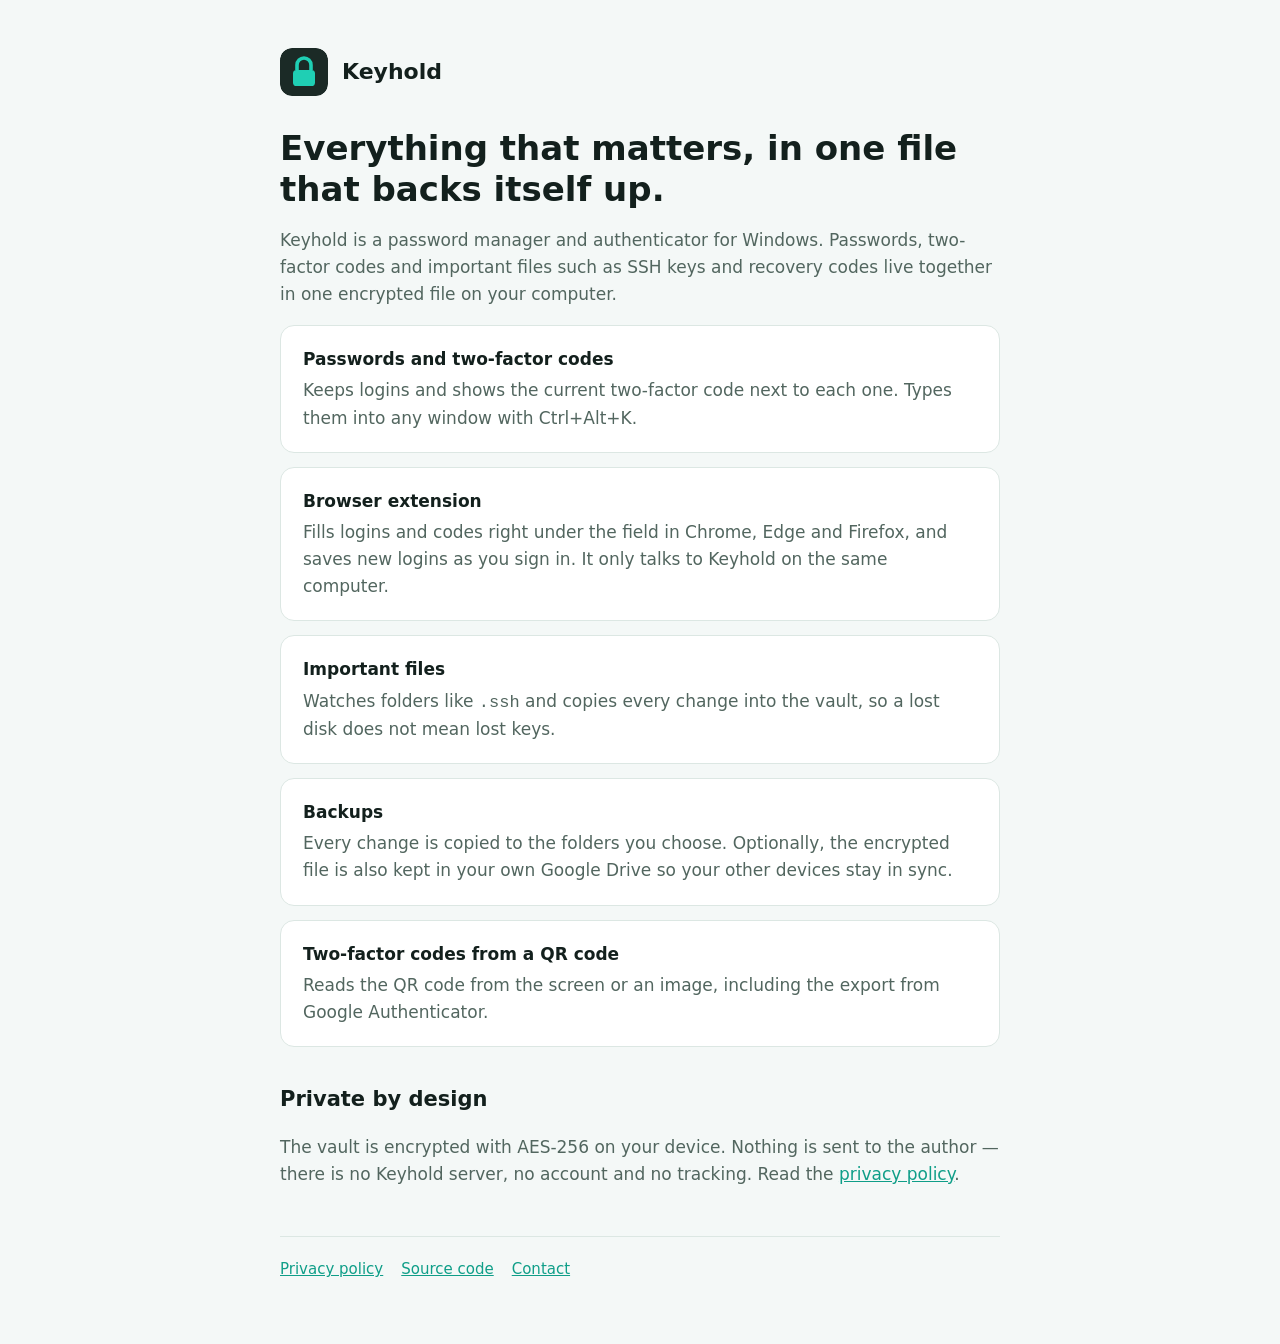
==== keyhold/index.html @ e82abc74 "Keyhold homepage and privacy policy" ====
<!doctype html>
<html lang="en">
<head>
<meta charset="utf-8">
<meta name="viewport" content="width=device-width, initial-scale=1">
<title>Keyhold</title>
<meta name="description" content="Keyhold keeps your passwords, two-factor codes and important files in one encrypted file that backs itself up.">
<link rel="icon" href="icon.svg">
<link rel="stylesheet" href="/style.css">
</head>
<body>
<main>
<header><img src="icon.svg" alt=""><a href="./">Keyhold</a></header>

<h1>Everything that matters, in one file that backs itself up.</h1>
<p>Keyhold is a password manager and authenticator for Windows. Passwords, two-factor codes and important files such as SSH keys and recovery codes live together in one encrypted file on your computer.</p>

<div class="card"><h3>Passwords and two-factor codes</h3><p>Keeps logins and shows the current two-factor code next to each one. Types them into any window with Ctrl+Alt+K.</p></div>
<div class="card"><h3>Browser extension</h3><p>Fills logins and codes right under the field in Chrome, Edge and Firefox, and saves new logins as you sign in. It only talks to Keyhold on the same computer.</p></div>
<div class="card"><h3>Important files</h3><p>Watches folders like <code>.ssh</code> and copies every change into the vault, so a lost disk does not mean lost keys.</p></div>
<div class="card"><h3>Backups</h3><p>Every change is copied to the folders you choose. Optionally, the encrypted file is also kept in your own Google Drive so your other devices stay in sync.</p></div>
<div class="card"><h3>Two-factor codes from a QR code</h3><p>Reads the QR code from the screen or an image, including the export from Google Authenticator.</p></div>

<h2>Private by design</h2>
<p>The vault is encrypted with AES-256 on your device. Nothing is sent to the author — there is no Keyhold server, no account and no tracking. Read the <a href="privacy.html">privacy policy</a>.</p>

<footer><a href="privacy.html">Privacy policy</a><a href="https://github.com/Galusz/keyhold">Source code</a><a href="https://github.com/Galusz/keyhold/issues">Contact</a></footer>
</main>
</body>
</html>
---- style.css ----
:root { --bg: #F4F8F7; --fg: #13201D; --muted: #52665F; --accent: #0F9E88; --card: #FFFFFF; --line: #DCE7E3; }
@media (prefers-color-scheme: dark) {
  :root { --bg: #0E1715; --fg: #E6F2EE; --muted: #9AB3AB; --accent: #1FCFB4; --card: #16211E; --line: #243632; }
}
* { box-sizing: border-box; }
body { margin: 0; background: var(--bg); color: var(--fg); font: 17px/1.6 system-ui, -apple-system, "Segoe UI", sans-serif; }
main { max-width: 760px; margin: 0 auto; padding: 48px 20px 64px; }
header { display: flex; align-items: center; gap: 14px; margin-bottom: 32px; }
header img { width: 48px; height: 48px; border-radius: 12px; }
header a { color: inherit; text-decoration: none; font-weight: 700; font-size: 22px; }
h1 { font-size: 34px; line-height: 1.2; margin: 0 0 12px; }
h2 { font-size: 21px; margin: 36px 0 8px; }
p, li { color: var(--muted); }
strong { color: var(--fg); }
a { color: var(--accent); }
ul { padding-left: 22px; }
.card { background: var(--card); border: 1px solid var(--line); border-radius: 14px; padding: 20px 22px; margin: 14px 0; }
.card h3 { margin: 0 0 4px; font-size: 17px; }
.card p { margin: 0; }
footer { margin-top: 48px; padding-top: 20px; border-top: 1px solid var(--line); font-size: 15px; color: var(--muted); }
footer a { margin-right: 18px; }
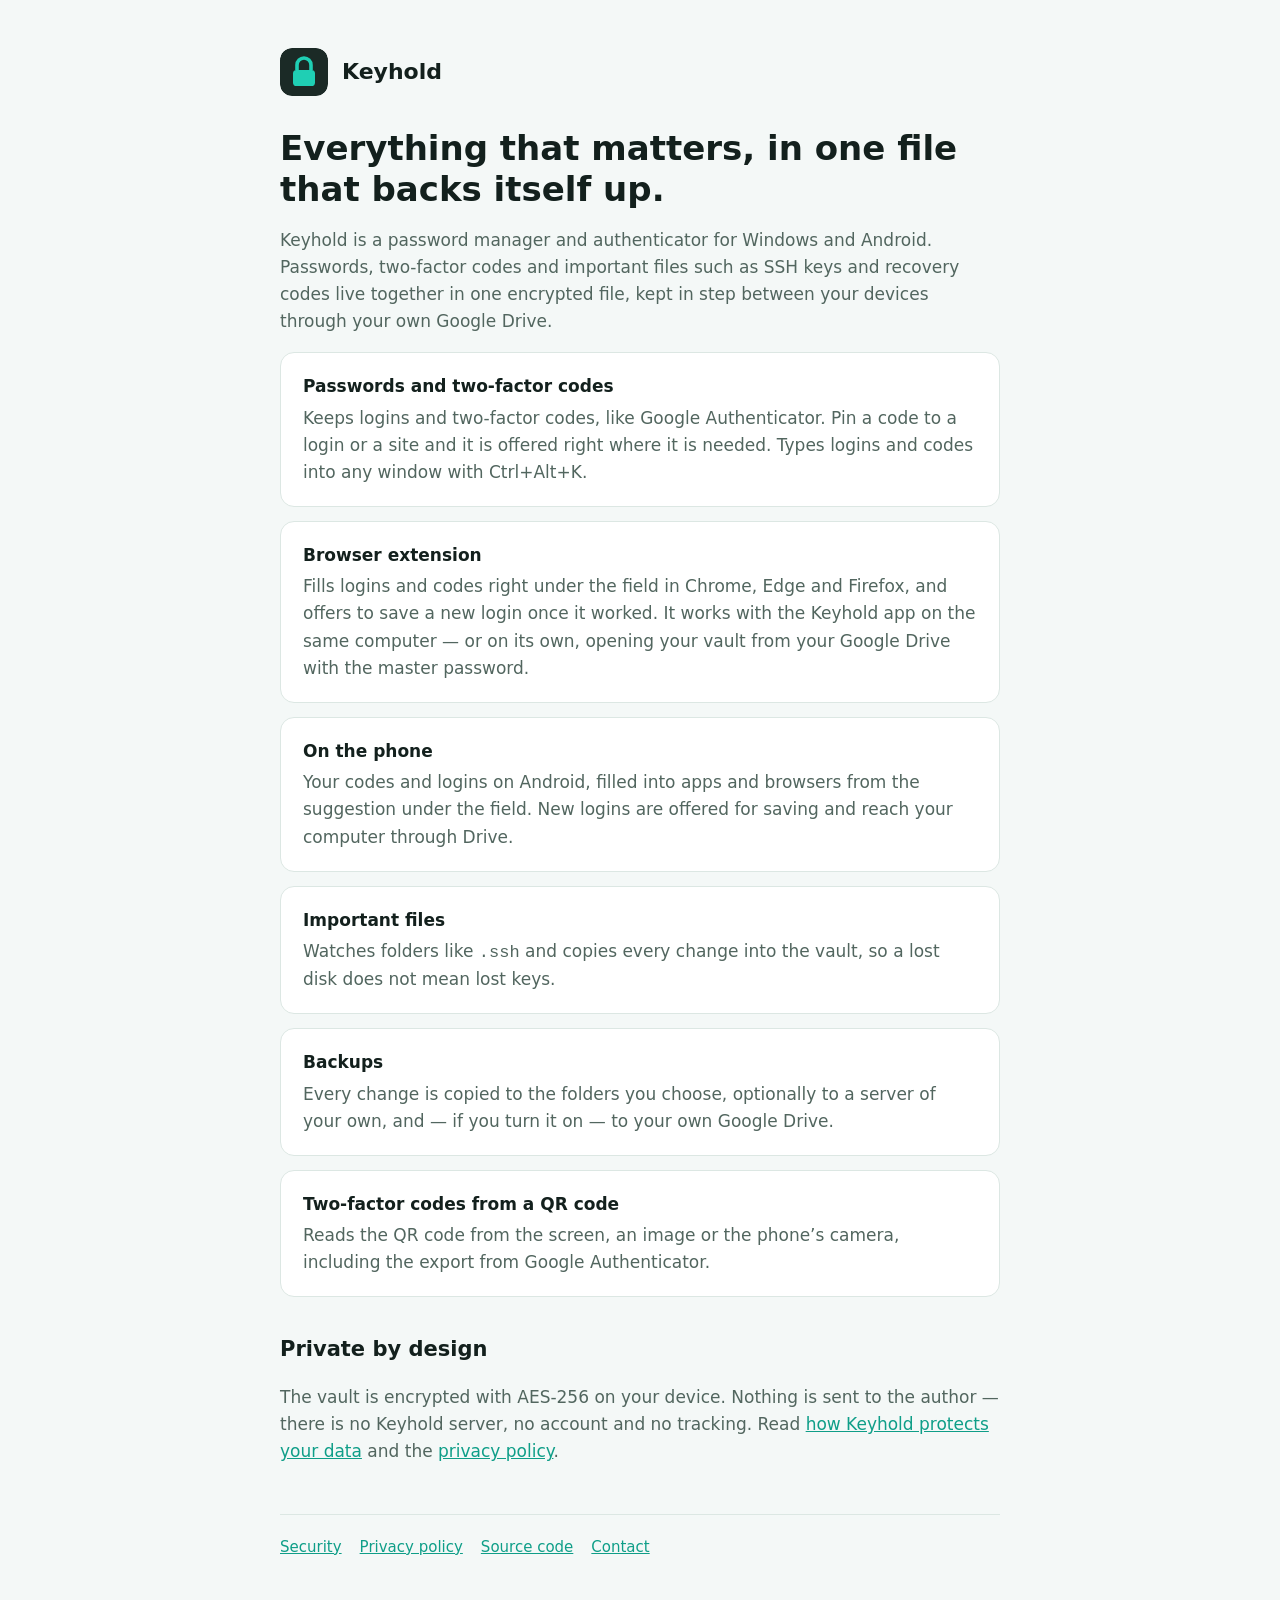
==== commit 95f20b9b: "Keyhold: Android and the extension without the app; security page; privacy policy for icons, autofil" ====
--- a/keyhold/index.html
+++ b/keyhold/index.html
@@ -4,7 +4,7 @@
 <meta charset="utf-8">
 <meta name="viewport" content="width=device-width, initial-scale=1">
 <title>Keyhold</title>
-<meta name="description" content="Keyhold keeps your passwords, two-factor codes and important files in one encrypted file that backs itself up.">
+<meta name="description" content="Keyhold keeps your passwords, two-factor codes and important files in one encrypted file that backs itself up — on Windows, Android and in the browser.">
 <link rel="icon" href="icon.svg">
 <link rel="stylesheet" href="/style.css">
 </head>
@@ -13,18 +13,19 @@
 <header><img src="icon.svg" alt=""><a href="./">Keyhold</a></header>
 
 <h1>Everything that matters, in one file that backs itself up.</h1>
-<p>Keyhold is a password manager and authenticator for Windows. Passwords, two-factor codes and important files such as SSH keys and recovery codes live together in one encrypted file on your computer.</p>
+<p>Keyhold is a password manager and authenticator for Windows and Android. Passwords, two-factor codes and important files such as SSH keys and recovery codes live together in one encrypted file, kept in step between your devices through your own Google Drive.</p>
 
-<div class="card"><h3>Passwords and two-factor codes</h3><p>Keeps logins and shows the current two-factor code next to each one. Types them into any window with Ctrl+Alt+K.</p></div>
-<div class="card"><h3>Browser extension</h3><p>Fills logins and codes right under the field in Chrome, Edge and Firefox, and saves new logins as you sign in. It only talks to Keyhold on the same computer.</p></div>
+<div class="card"><h3>Passwords and two-factor codes</h3><p>Keeps logins and two-factor codes, like Google Authenticator. Pin a code to a login or a site and it is offered right where it is needed. Types logins and codes into any window with Ctrl+Alt+K.</p></div>
+<div class="card"><h3>Browser extension</h3><p>Fills logins and codes right under the field in Chrome, Edge and Firefox, and offers to save a new login once it worked. It works with the Keyhold app on the same computer — or on its own, opening your vault from your Google Drive with the master password.</p></div>
+<div class="card"><h3>On the phone</h3><p>Your codes and logins on Android, filled into apps and browsers from the suggestion under the field. New logins are offered for saving and reach your computer through Drive.</p></div>
 <div class="card"><h3>Important files</h3><p>Watches folders like <code>.ssh</code> and copies every change into the vault, so a lost disk does not mean lost keys.</p></div>
-<div class="card"><h3>Backups</h3><p>Every change is copied to the folders you choose. Optionally, the encrypted file is also kept in your own Google Drive so your other devices stay in sync.</p></div>
-<div class="card"><h3>Two-factor codes from a QR code</h3><p>Reads the QR code from the screen or an image, including the export from Google Authenticator.</p></div>
+<div class="card"><h3>Backups</h3><p>Every change is copied to the folders you choose, optionally to a server of your own, and — if you turn it on — to your own Google Drive.</p></div>
+<div class="card"><h3>Two-factor codes from a QR code</h3><p>Reads the QR code from the screen, an image or the phone’s camera, including the export from Google Authenticator.</p></div>
 
 <h2>Private by design</h2>
-<p>The vault is encrypted with AES-256 on your device. Nothing is sent to the author — there is no Keyhold server, no account and no tracking. Read the <a href="privacy.html">privacy policy</a>.</p>
+<p>The vault is encrypted with AES-256 on your device. Nothing is sent to the author — there is no Keyhold server, no account and no tracking. Read <a href="security.html">how Keyhold protects your data</a> and the <a href="privacy.html">privacy policy</a>.</p>
 
-<footer><a href="privacy.html">Privacy policy</a><a href="https://github.com/Galusz/keyhold">Source code</a><a href="https://github.com/Galusz/keyhold/issues">Contact</a></footer>
+<footer><a href="security.html">Security</a><a href="privacy.html">Privacy policy</a><a href="https://github.com/Galusz/keyhold">Source code</a><a href="https://github.com/Galusz/keyhold/issues">Contact</a></footer>
 </main>
 </body>
 </html>
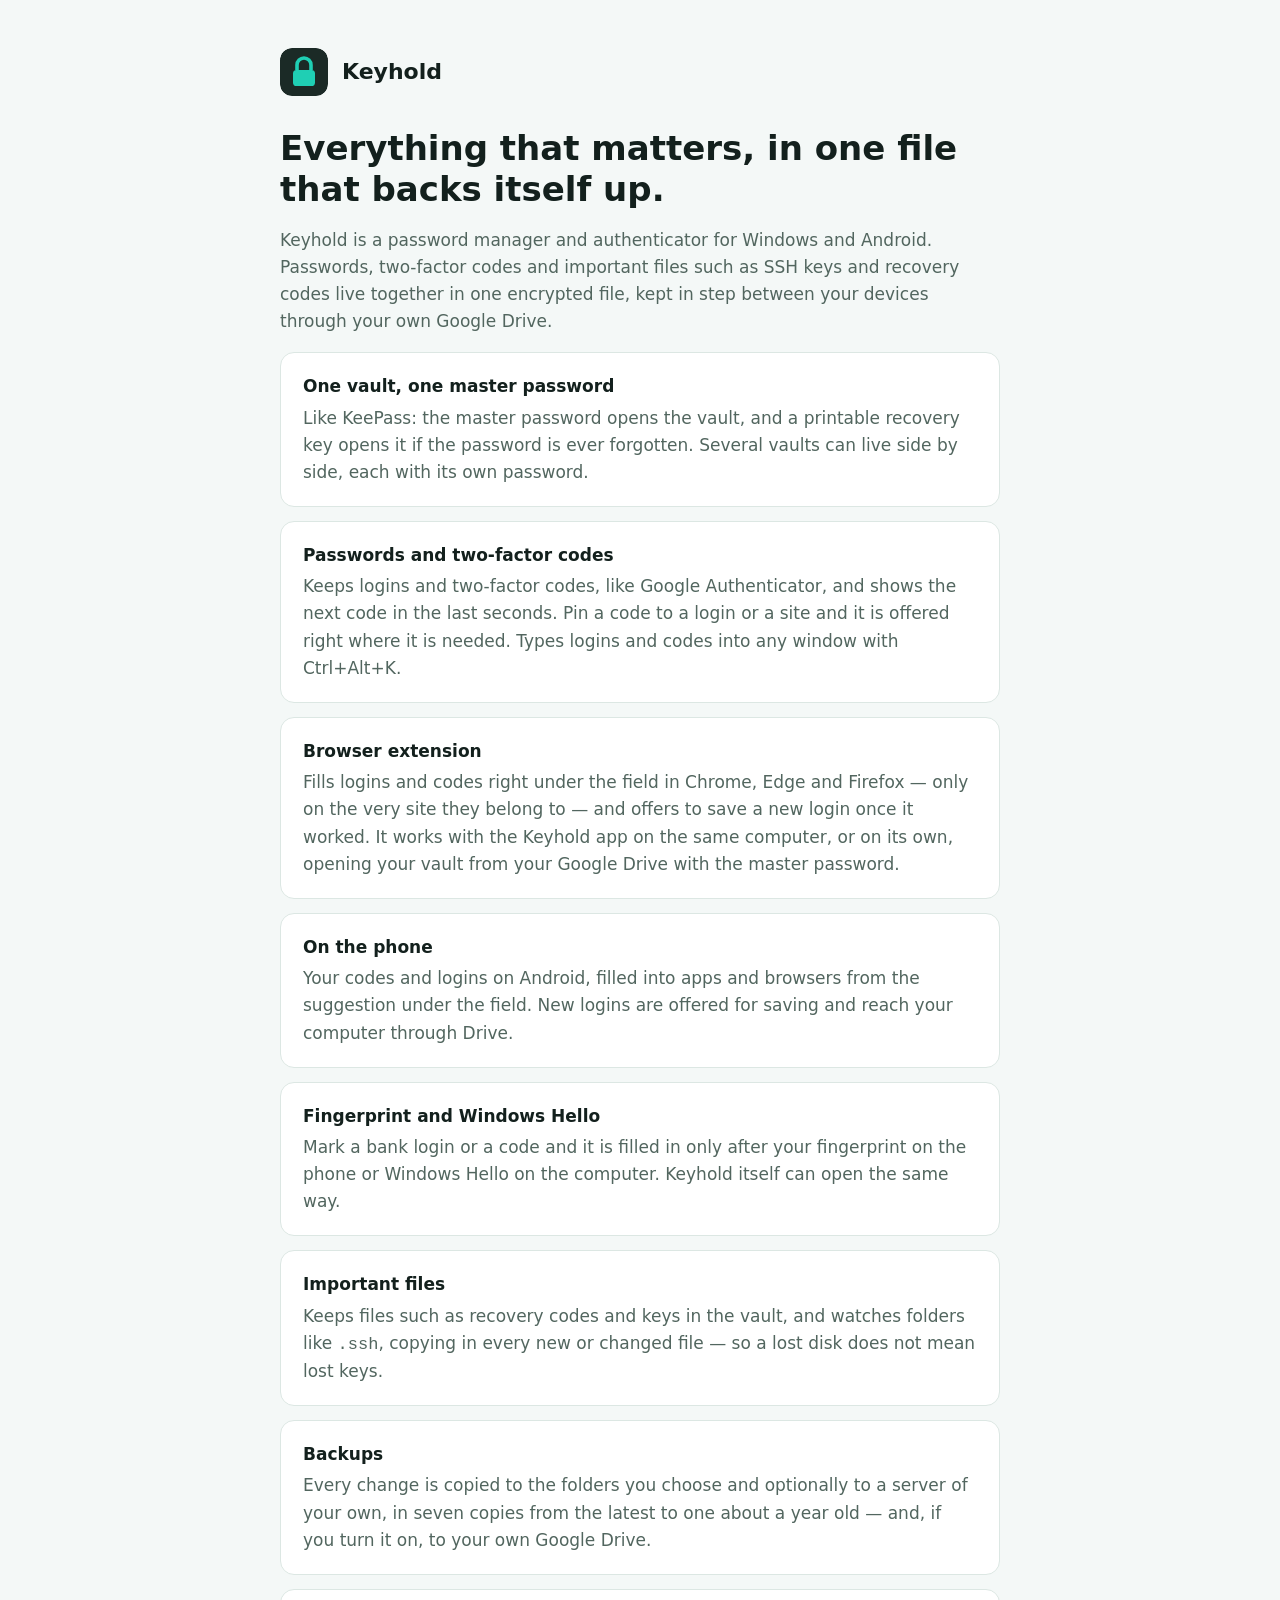
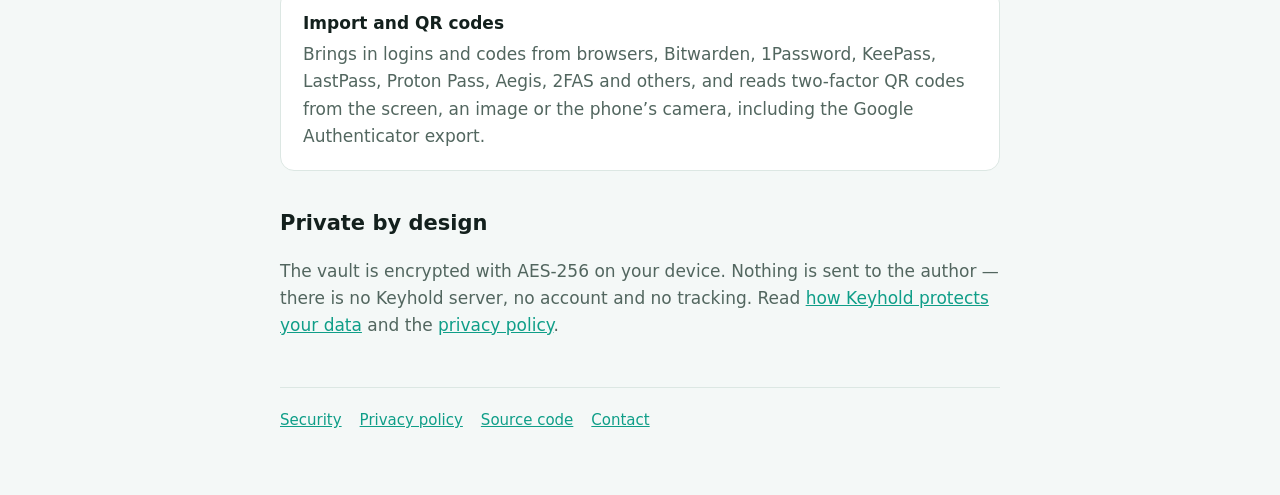
==== commit abc6784b: "Keyhold: master password and recovery key, fingerprint and Windows Hello, import, seven backup copie" ====
--- a/keyhold/index.html
+++ b/keyhold/index.html
@@ -15,12 +15,14 @@
 <h1>Everything that matters, in one file that backs itself up.</h1>
 <p>Keyhold is a password manager and authenticator for Windows and Android. Passwords, two-factor codes and important files such as SSH keys and recovery codes live together in one encrypted file, kept in step between your devices through your own Google Drive.</p>
 
-<div class="card"><h3>Passwords and two-factor codes</h3><p>Keeps logins and two-factor codes, like Google Authenticator. Pin a code to a login or a site and it is offered right where it is needed. Types logins and codes into any window with Ctrl+Alt+K.</p></div>
-<div class="card"><h3>Browser extension</h3><p>Fills logins and codes right under the field in Chrome, Edge and Firefox, and offers to save a new login once it worked. It works with the Keyhold app on the same computer — or on its own, opening your vault from your Google Drive with the master password.</p></div>
+<div class="card"><h3>One vault, one master password</h3><p>Like KeePass: the master password opens the vault, and a printable recovery key opens it if the password is ever forgotten. Several vaults can live side by side, each with its own password.</p></div>
+<div class="card"><h3>Passwords and two-factor codes</h3><p>Keeps logins and two-factor codes, like Google Authenticator, and shows the next code in the last seconds. Pin a code to a login or a site and it is offered right where it is needed. Types logins and codes into any window with Ctrl+Alt+K.</p></div>
+<div class="card"><h3>Browser extension</h3><p>Fills logins and codes right under the field in Chrome, Edge and Firefox — only on the very site they belong to — and offers to save a new login once it worked. It works with the Keyhold app on the same computer, or on its own, opening your vault from your Google Drive with the master password.</p></div>
 <div class="card"><h3>On the phone</h3><p>Your codes and logins on Android, filled into apps and browsers from the suggestion under the field. New logins are offered for saving and reach your computer through Drive.</p></div>
-<div class="card"><h3>Important files</h3><p>Watches folders like <code>.ssh</code> and copies every change into the vault, so a lost disk does not mean lost keys.</p></div>
-<div class="card"><h3>Backups</h3><p>Every change is copied to the folders you choose, optionally to a server of your own, and — if you turn it on — to your own Google Drive.</p></div>
-<div class="card"><h3>Two-factor codes from a QR code</h3><p>Reads the QR code from the screen, an image or the phone’s camera, including the export from Google Authenticator.</p></div>
+<div class="card"><h3>Fingerprint and Windows Hello</h3><p>Mark a bank login or a code and it is filled in only after your fingerprint on the phone or Windows Hello on the computer. Keyhold itself can open the same way.</p></div>
+<div class="card"><h3>Important files</h3><p>Keeps files such as recovery codes and keys in the vault, and watches folders like <code>.ssh</code>, copying in every new or changed file — so a lost disk does not mean lost keys.</p></div>
+<div class="card"><h3>Backups</h3><p>Every change is copied to the folders you choose and optionally to a server of your own, in seven copies from the latest to one about a year old — and, if you turn it on, to your own Google Drive.</p></div>
+<div class="card"><h3>Import and QR codes</h3><p>Brings in logins and codes from browsers, Bitwarden, 1Password, KeePass, LastPass, Proton Pass, Aegis, 2FAS and others, and reads two-factor QR codes from the screen, an image or the phone’s camera, including the Google Authenticator export.</p></div>
 
 <h2>Private by design</h2>
 <p>The vault is encrypted with AES-256 on your device. Nothing is sent to the author — there is no Keyhold server, no account and no tracking. Read <a href="security.html">how Keyhold protects your data</a> and the <a href="privacy.html">privacy policy</a>.</p>
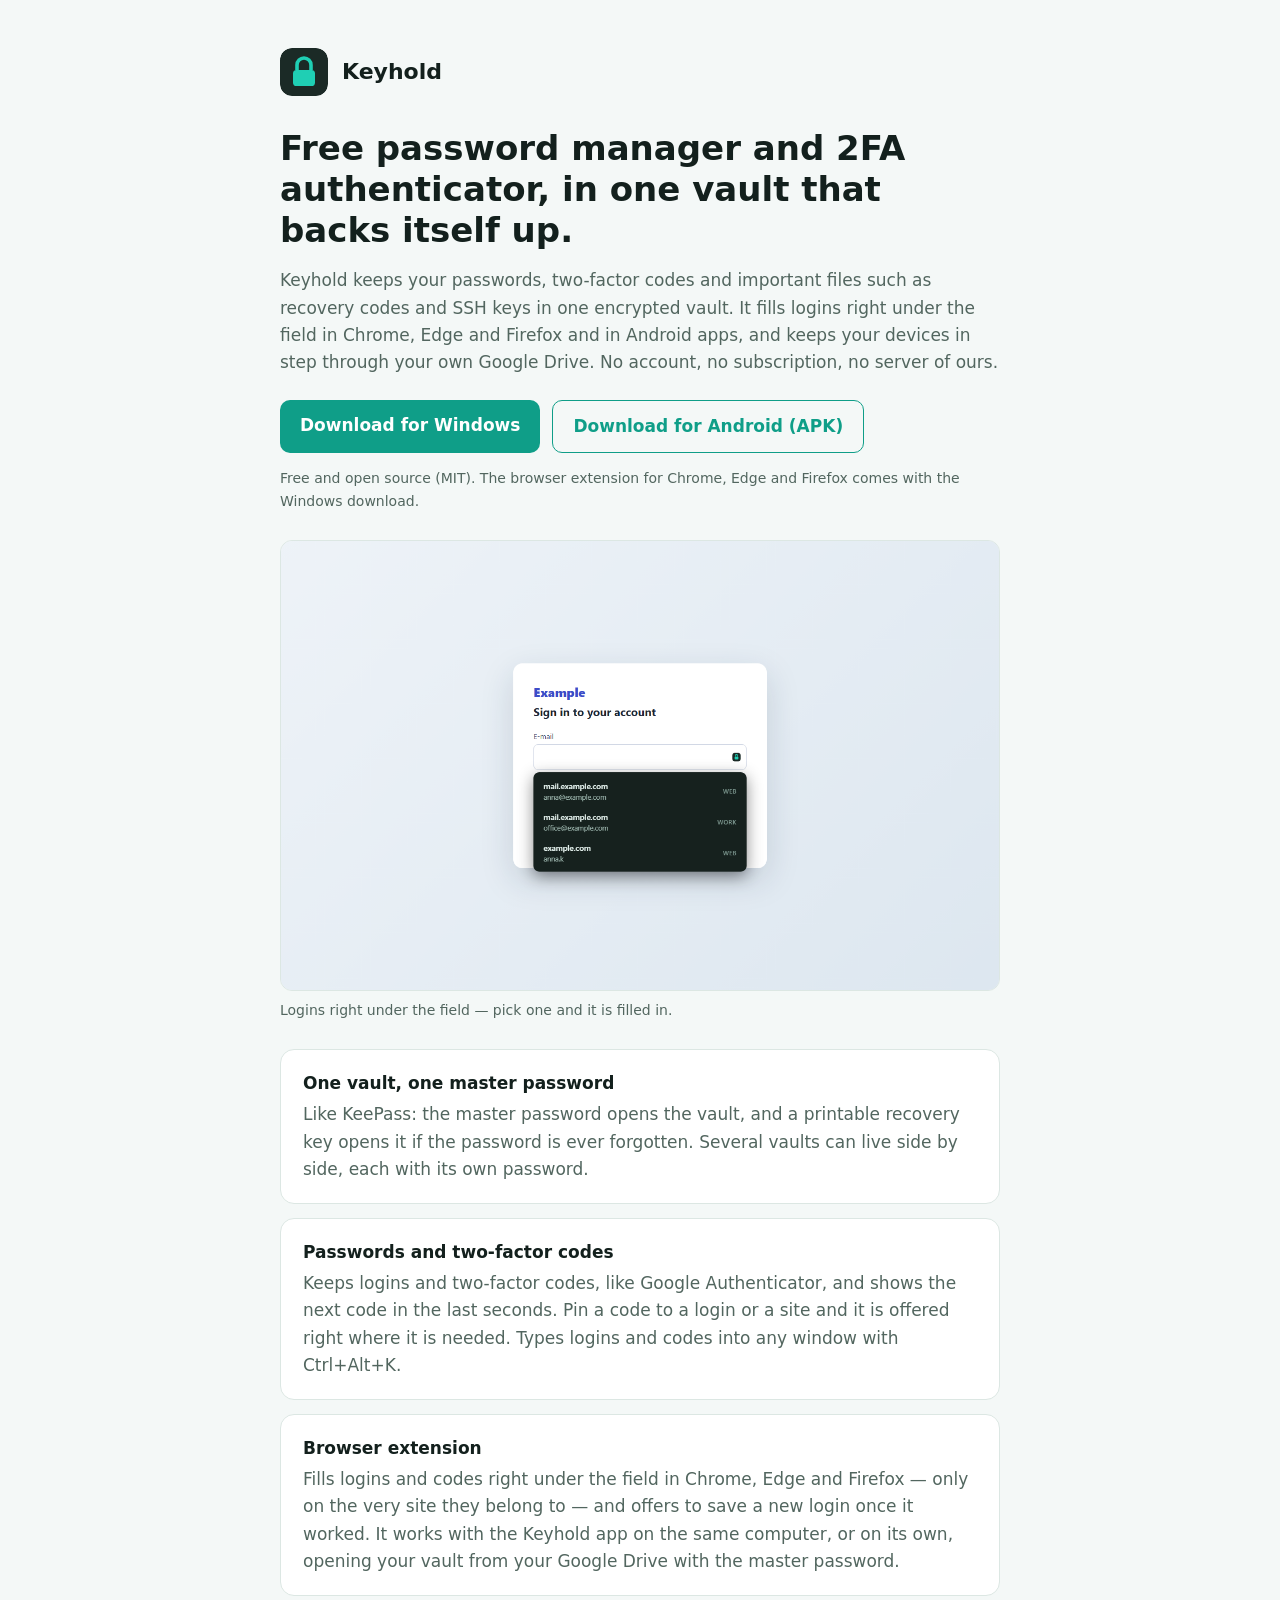
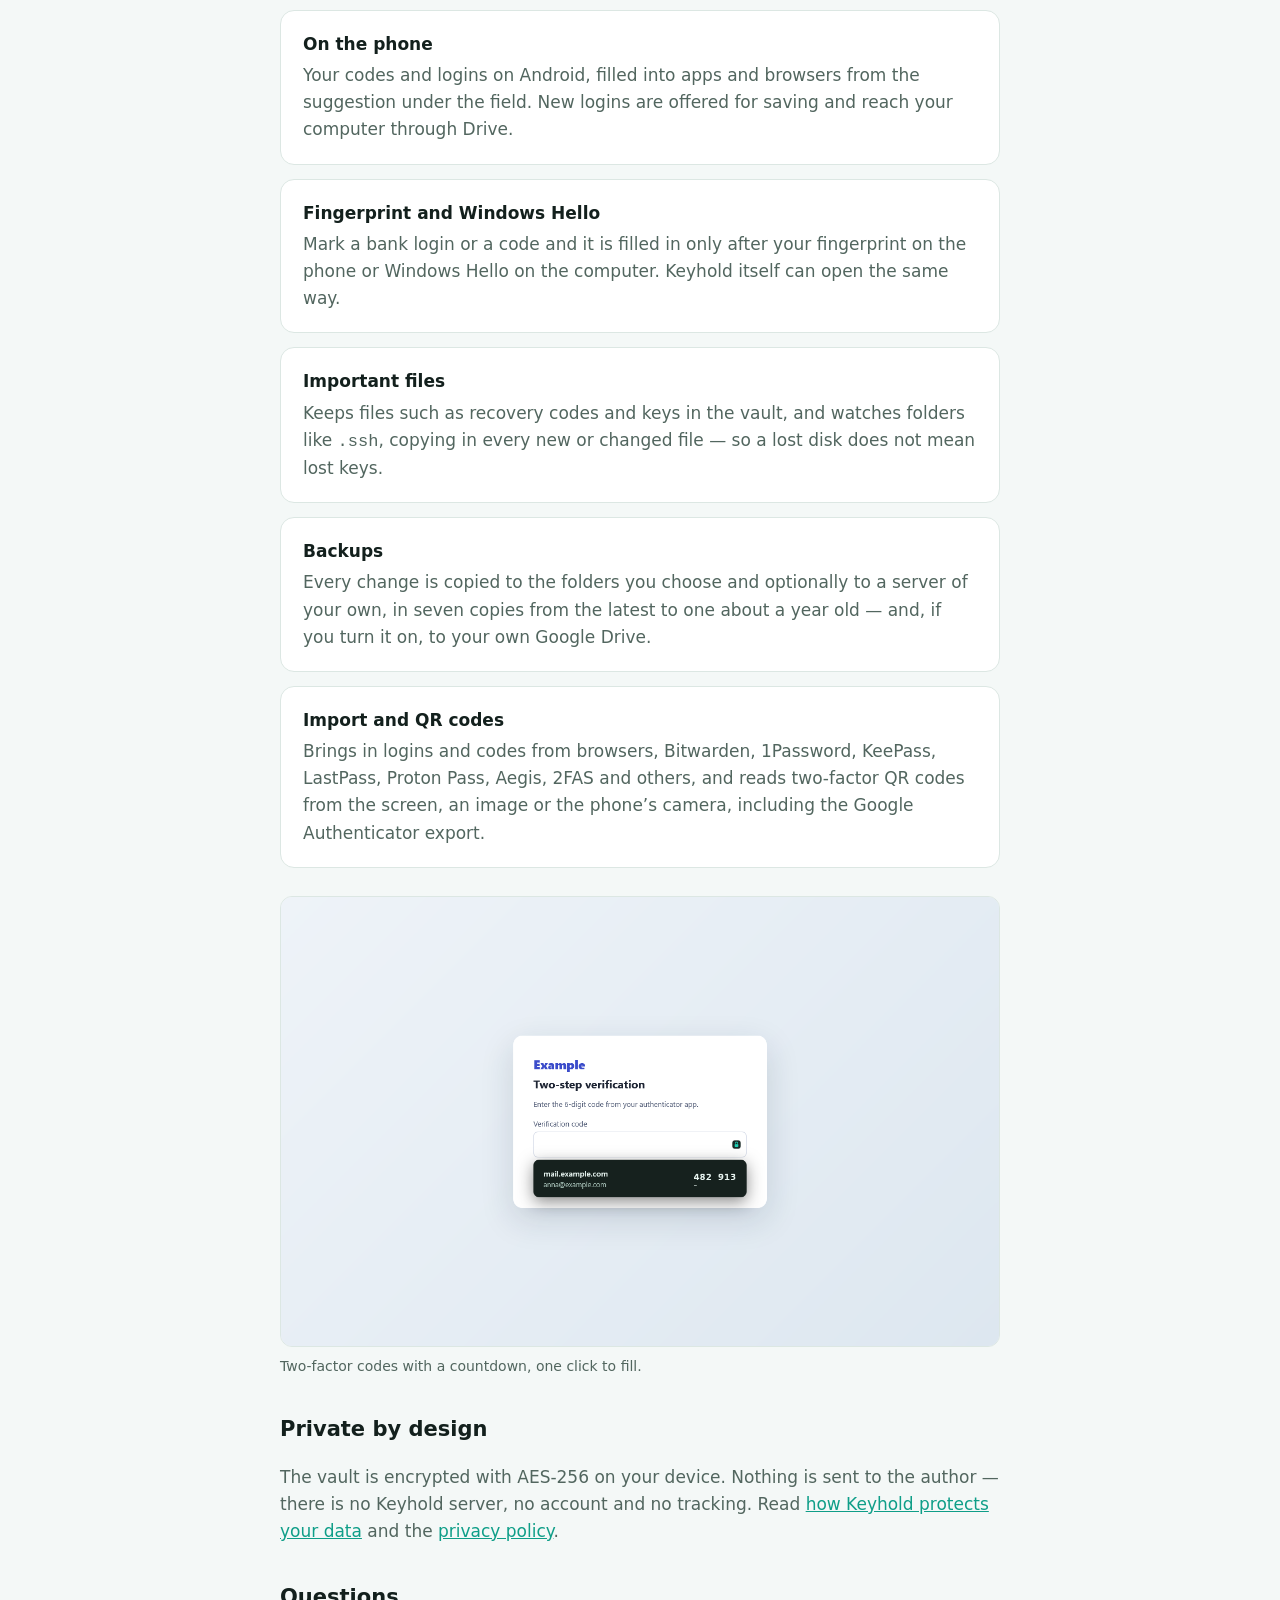
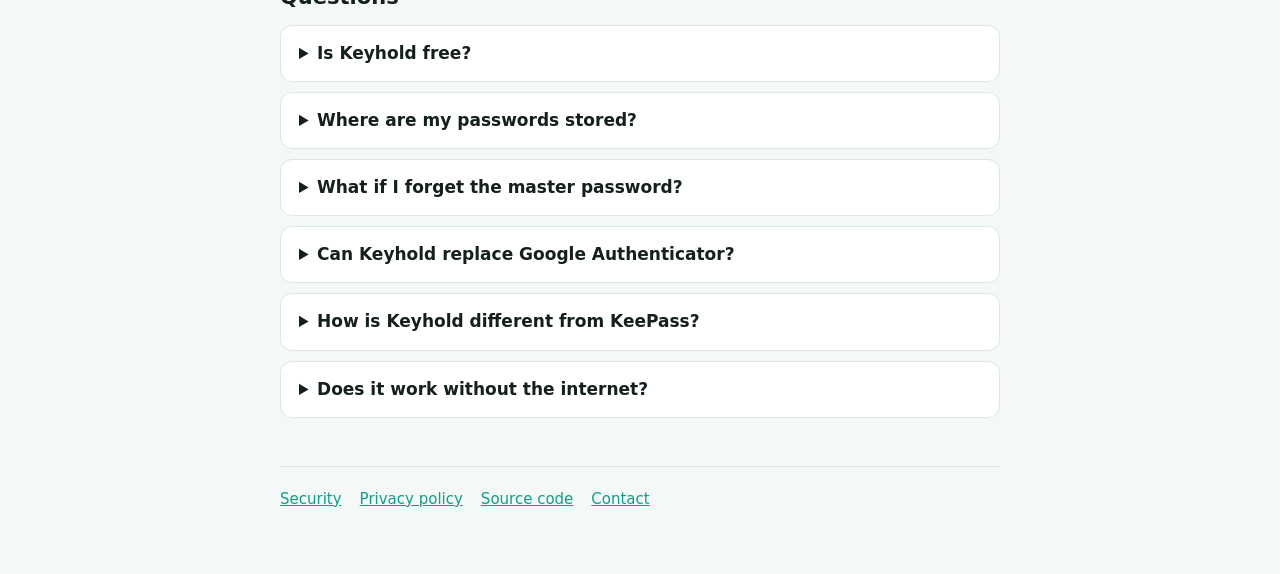
==== commit 181989d4: "Keyhold: SEO titles, link previews, structured data, downloads, screenshots, FAQ, sitemap" ====
--- a/keyhold/index.html
+++ b/keyhold/index.html
@@ -3,17 +3,68 @@
 <head>
 <meta charset="utf-8">
 <meta name="viewport" content="width=device-width, initial-scale=1">
-<title>Keyhold</title>
-<meta name="description" content="Keyhold keeps your passwords, two-factor codes and important files in one encrypted file that backs itself up — on Windows, Android and in the browser.">
+<title>Keyhold — free password manager and 2FA authenticator for Windows, Android and your browser</title>
+<meta name="description" content="Keyhold is a free, open-source password manager and two-factor authenticator in one encrypted vault. Fills logins in Chrome, Edge and Firefox, works on Windows and Android, backs itself up — no account, no cloud of ours.">
+<link rel="canonical" href="https://galusz.github.io/keyhold/">
 <link rel="icon" href="icon.svg">
 <link rel="stylesheet" href="/style.css">
+<meta property="og:type" content="website">
+<meta property="og:site_name" content="Keyhold">
+<meta property="og:title" content="Keyhold — free password manager and 2FA authenticator">
+<meta property="og:description" content="Passwords, two-factor codes and important files in one encrypted vault that backs itself up. Windows, Android, Chrome, Edge and Firefox. No account, no server.">
+<meta property="og:url" content="https://galusz.github.io/keyhold/">
+<meta property="og:image" content="https://galusz.github.io/keyhold/og.png">
+<meta property="og:image:width" content="1200">
+<meta property="og:image:height" content="630">
+<meta name="twitter:card" content="summary_large_image">
+<meta name="twitter:image" content="https://galusz.github.io/keyhold/og.png">
+<script type="application/ld+json">
+{
+  "@context": "https://schema.org",
+  "@type": "SoftwareApplication",
+  "name": "Keyhold",
+  "applicationCategory": "SecurityApplication",
+  "operatingSystem": "Windows 10, Windows 11, Android",
+  "softwareVersion": "1.2.0",
+  "description": "Free, open-source password manager and two-factor authenticator in one encrypted vault, with a browser extension for Chrome, Edge and Firefox.",
+  "url": "https://galusz.github.io/keyhold/",
+  "downloadUrl": "https://github.com/Galusz/keyhold/releases/latest",
+  "image": "https://galusz.github.io/keyhold/og.png",
+  "screenshot": "https://galusz.github.io/keyhold/screenshot-login.png",
+  "license": "https://opensource.org/licenses/MIT",
+  "offers": { "@type": "Offer", "price": "0", "priceCurrency": "USD" },
+  "author": { "@type": "Person", "name": "Wojciech Gałuszewski", "url": "https://github.com/Galusz" }
+}
+</script>
+<script type="application/ld+json">
+{
+  "@context": "https://schema.org",
+  "@type": "FAQPage",
+  "mainEntity": [
+    { "@type": "Question", "name": "Is Keyhold free?", "acceptedAnswer": { "@type": "Answer", "text": "Yes. Keyhold is free and open source under the MIT license, with no subscription, no ads and no account." } },
+    { "@type": "Question", "name": "Where are my passwords stored?", "acceptedAnswer": { "@type": "Answer", "text": "In one encrypted file on your own devices, and — if you turn it on — in your own Google Drive, already encrypted. There is no Keyhold server; nobody but you can open the vault." } },
+    { "@type": "Question", "name": "What if I forget the master password?", "acceptedAnswer": { "@type": "Answer", "text": "Keyhold prints a recovery sheet when you make the vault. Its recovery key opens the vault and lets you choose a new master password." } },
+    { "@type": "Question", "name": "Can Keyhold replace Google Authenticator?", "acceptedAnswer": { "@type": "Answer", "text": "Yes. It keeps two-factor codes (TOTP) on the phone and the computer, reads QR codes including the Google Authenticator export, and imports from Aegis, 2FAS, andOTP and FreeOTP+." } },
+    { "@type": "Question", "name": "How is Keyhold different from KeePass?", "acceptedAnswer": { "@type": "Answer", "text": "Same idea — one vault, one master password, no cloud of ours — plus built-in two-factor codes, filling in the browser and in Android apps, and automatic backups. It imports KeePass files." } },
+    { "@type": "Question", "name": "Does it work without the internet?", "acceptedAnswer": { "@type": "Answer", "text": "Yes. The vault lives on your device and works offline; backups go to folders you choose or your own server. Google Drive sync is optional." } }
+  ]
+}
+</script>
 </head>
 <body>
 <main>
 <header><img src="icon.svg" alt=""><a href="./">Keyhold</a></header>
 
-<h1>Everything that matters, in one file that backs itself up.</h1>
-<p>Keyhold is a password manager and authenticator for Windows and Android. Passwords, two-factor codes and important files such as SSH keys and recovery codes live together in one encrypted file, kept in step between your devices through your own Google Drive.</p>
+<h1>Free password manager and 2FA authenticator, in one vault that backs itself up.</h1>
+<p>Keyhold keeps your passwords, two-factor codes and important files such as recovery codes and SSH keys in one encrypted vault. It fills logins right under the field in Chrome, Edge and Firefox and in Android apps, and keeps your devices in step through your own Google Drive. No account, no subscription, no server of ours.</p>
+
+<div class="buttons">
+<a class="btn" href="https://github.com/Galusz/keyhold/releases/latest">Download for Windows</a>
+<a class="btn secondary" href="https://github.com/Galusz/keyhold/releases/latest">Download for Android (APK)</a>
+</div>
+<p class="small">Free and open source (MIT). The browser extension for Chrome, Edge and Firefox comes with the Windows download.</p>
+
+<figure class="shot"><img src="screenshot-login.png" width="1280" height="800" alt="Keyhold's list of logins right under a sign-in field in the browser"><figcaption>Logins right under the field — pick one and it is filled in.</figcaption></figure>
 
 <div class="card"><h3>One vault, one master password</h3><p>Like KeePass: the master password opens the vault, and a printable recovery key opens it if the password is ever forgotten. Several vaults can live side by side, each with its own password.</p></div>
 <div class="card"><h3>Passwords and two-factor codes</h3><p>Keeps logins and two-factor codes, like Google Authenticator, and shows the next code in the last seconds. Pin a code to a login or a site and it is offered right where it is needed. Types logins and codes into any window with Ctrl+Alt+K.</p></div>
@@ -24,8 +75,18 @@
 <div class="card"><h3>Backups</h3><p>Every change is copied to the folders you choose and optionally to a server of your own, in seven copies from the latest to one about a year old — and, if you turn it on, to your own Google Drive.</p></div>
 <div class="card"><h3>Import and QR codes</h3><p>Brings in logins and codes from browsers, Bitwarden, 1Password, KeePass, LastPass, Proton Pass, Aegis, 2FAS and others, and reads two-factor QR codes from the screen, an image or the phone’s camera, including the Google Authenticator export.</p></div>
 
+<figure class="shot"><img src="screenshot-code.png" width="1280" height="800" alt="A two-factor code with its countdown offered under a code field" loading="lazy"><figcaption>Two-factor codes with a countdown, one click to fill.</figcaption></figure>
+
 <h2>Private by design</h2>
 <p>The vault is encrypted with AES-256 on your device. Nothing is sent to the author — there is no Keyhold server, no account and no tracking. Read <a href="security.html">how Keyhold protects your data</a> and the <a href="privacy.html">privacy policy</a>.</p>
+
+<h2>Questions</h2>
+<details><summary>Is Keyhold free?</summary><p>Yes. Keyhold is free and open source under the MIT license, with no subscription, no ads and no account.</p></details>
+<details><summary>Where are my passwords stored?</summary><p>In one encrypted file on your own devices, and — if you turn it on — in your own Google Drive, already encrypted. There is no Keyhold server; nobody but you can open the vault.</p></details>
+<details><summary>What if I forget the master password?</summary><p>Keyhold prints a recovery sheet when you make the vault. Its recovery key opens the vault and lets you choose a new master password.</p></details>
+<details><summary>Can Keyhold replace Google Authenticator?</summary><p>Yes. It keeps two-factor codes (TOTP) on the phone and the computer, reads QR codes including the Google Authenticator export, and imports from Aegis, 2FAS, andOTP and FreeOTP+.</p></details>
+<details><summary>How is Keyhold different from KeePass?</summary><p>Same idea — one vault, one master password, no cloud of ours — plus built-in two-factor codes, filling in the browser and in Android apps, and automatic backups. It imports KeePass files.</p></details>
+<details><summary>Does it work without the internet?</summary><p>Yes. The vault lives on your device and works offline; backups go to folders you choose or your own server. Google Drive sync is optional.</p></details>
 
 <footer><a href="security.html">Security</a><a href="privacy.html">Privacy policy</a><a href="https://github.com/Galusz/keyhold">Source code</a><a href="https://github.com/Galusz/keyhold/issues">Contact</a></footer>
 </main>
--- a/style.css
+++ b/style.css
@@ -19,3 +19,13 @@
 .card p { margin: 0; }
 footer { margin-top: 48px; padding-top: 20px; border-top: 1px solid var(--line); font-size: 15px; color: var(--muted); }
 footer a { margin-right: 18px; }
+.buttons { display: flex; flex-wrap: wrap; gap: 12px; margin: 24px 0 8px; }
+.btn { display: inline-block; background: var(--accent); color: #fff; font-weight: 600; text-decoration: none; padding: 12px 20px; border-radius: 10px; }
+.btn.secondary { background: transparent; color: var(--accent); border: 1.5px solid var(--accent); }
+.small { font-size: 14px; }
+.shot { margin: 28px 0; }
+.shot img { width: 100%; height: auto; border-radius: 12px; border: 1px solid var(--line); display: block; }
+.shot figcaption { font-size: 14px; color: var(--muted); margin-top: 8px; }
+details { background: var(--card); border: 1px solid var(--line); border-radius: 12px; padding: 14px 18px; margin: 10px 0; }
+details summary { cursor: pointer; font-weight: 600; color: var(--fg); }
+details p { margin: 10px 0 0; }
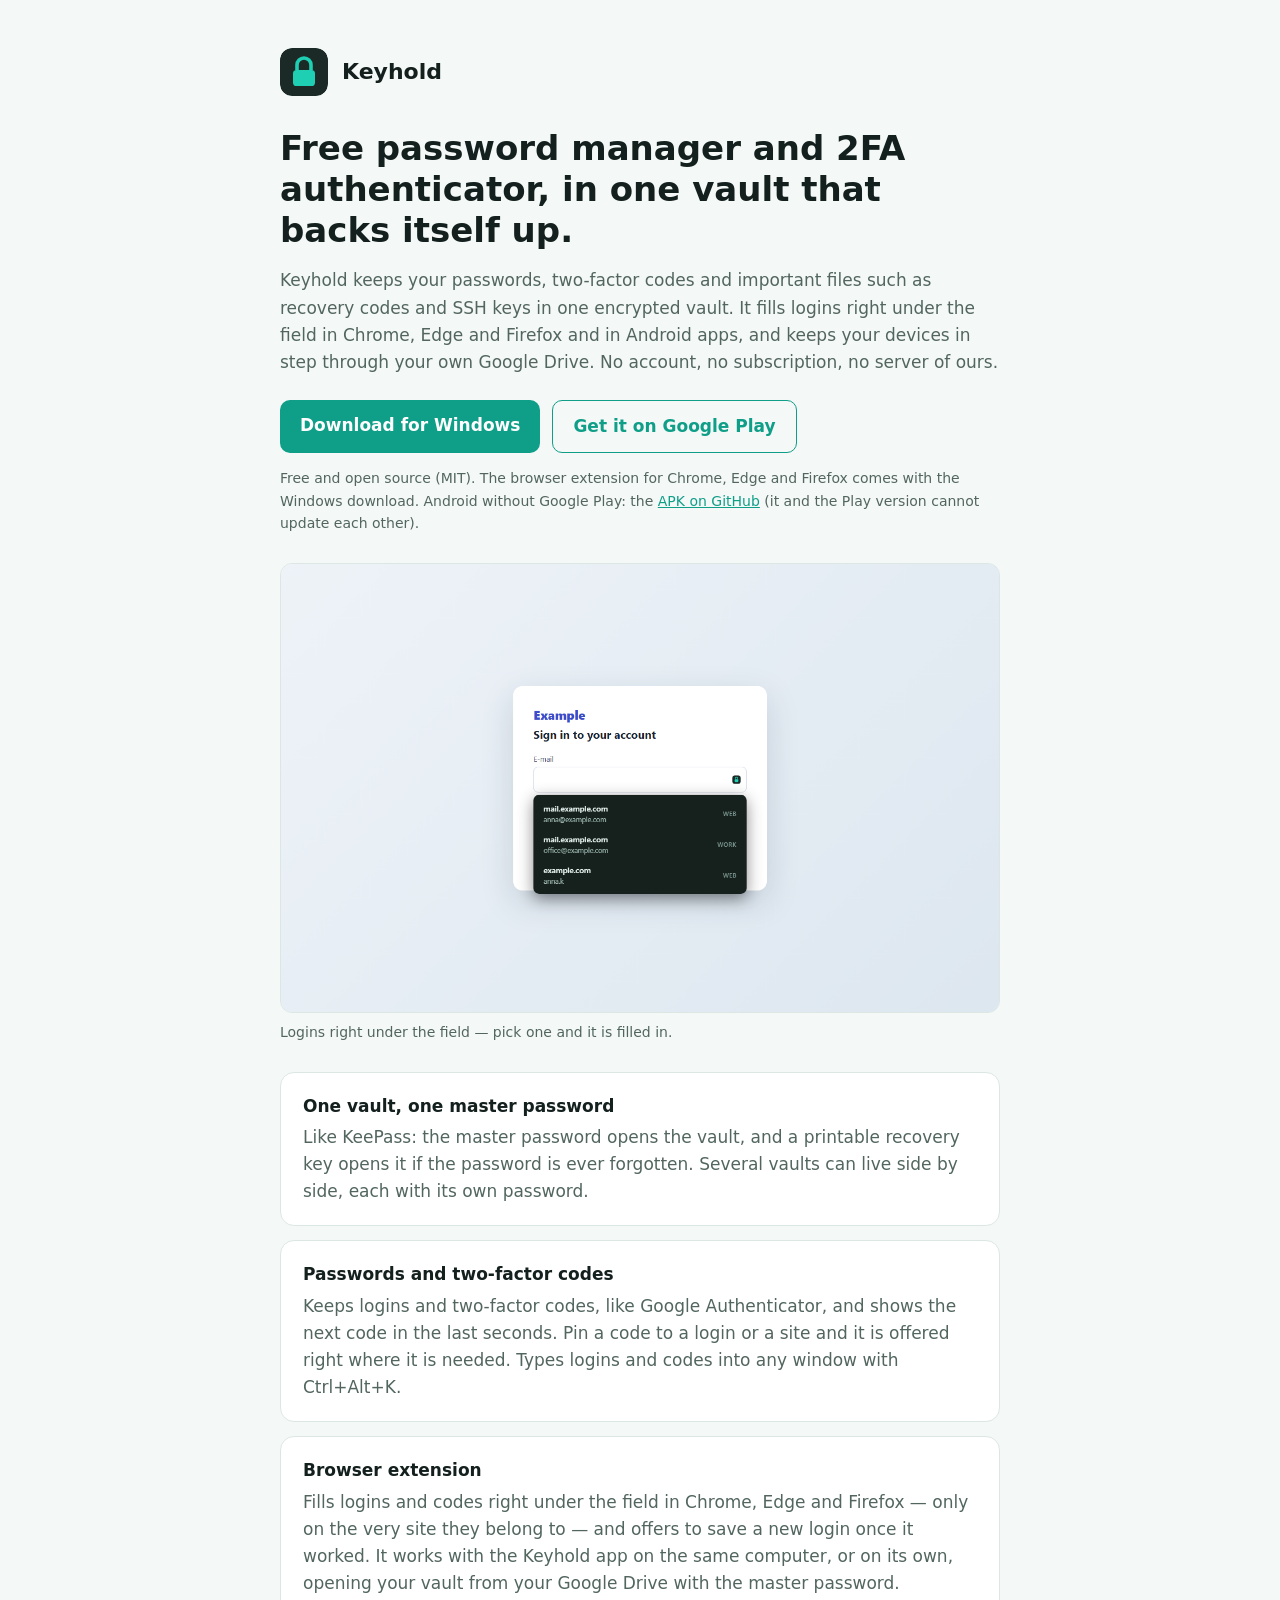
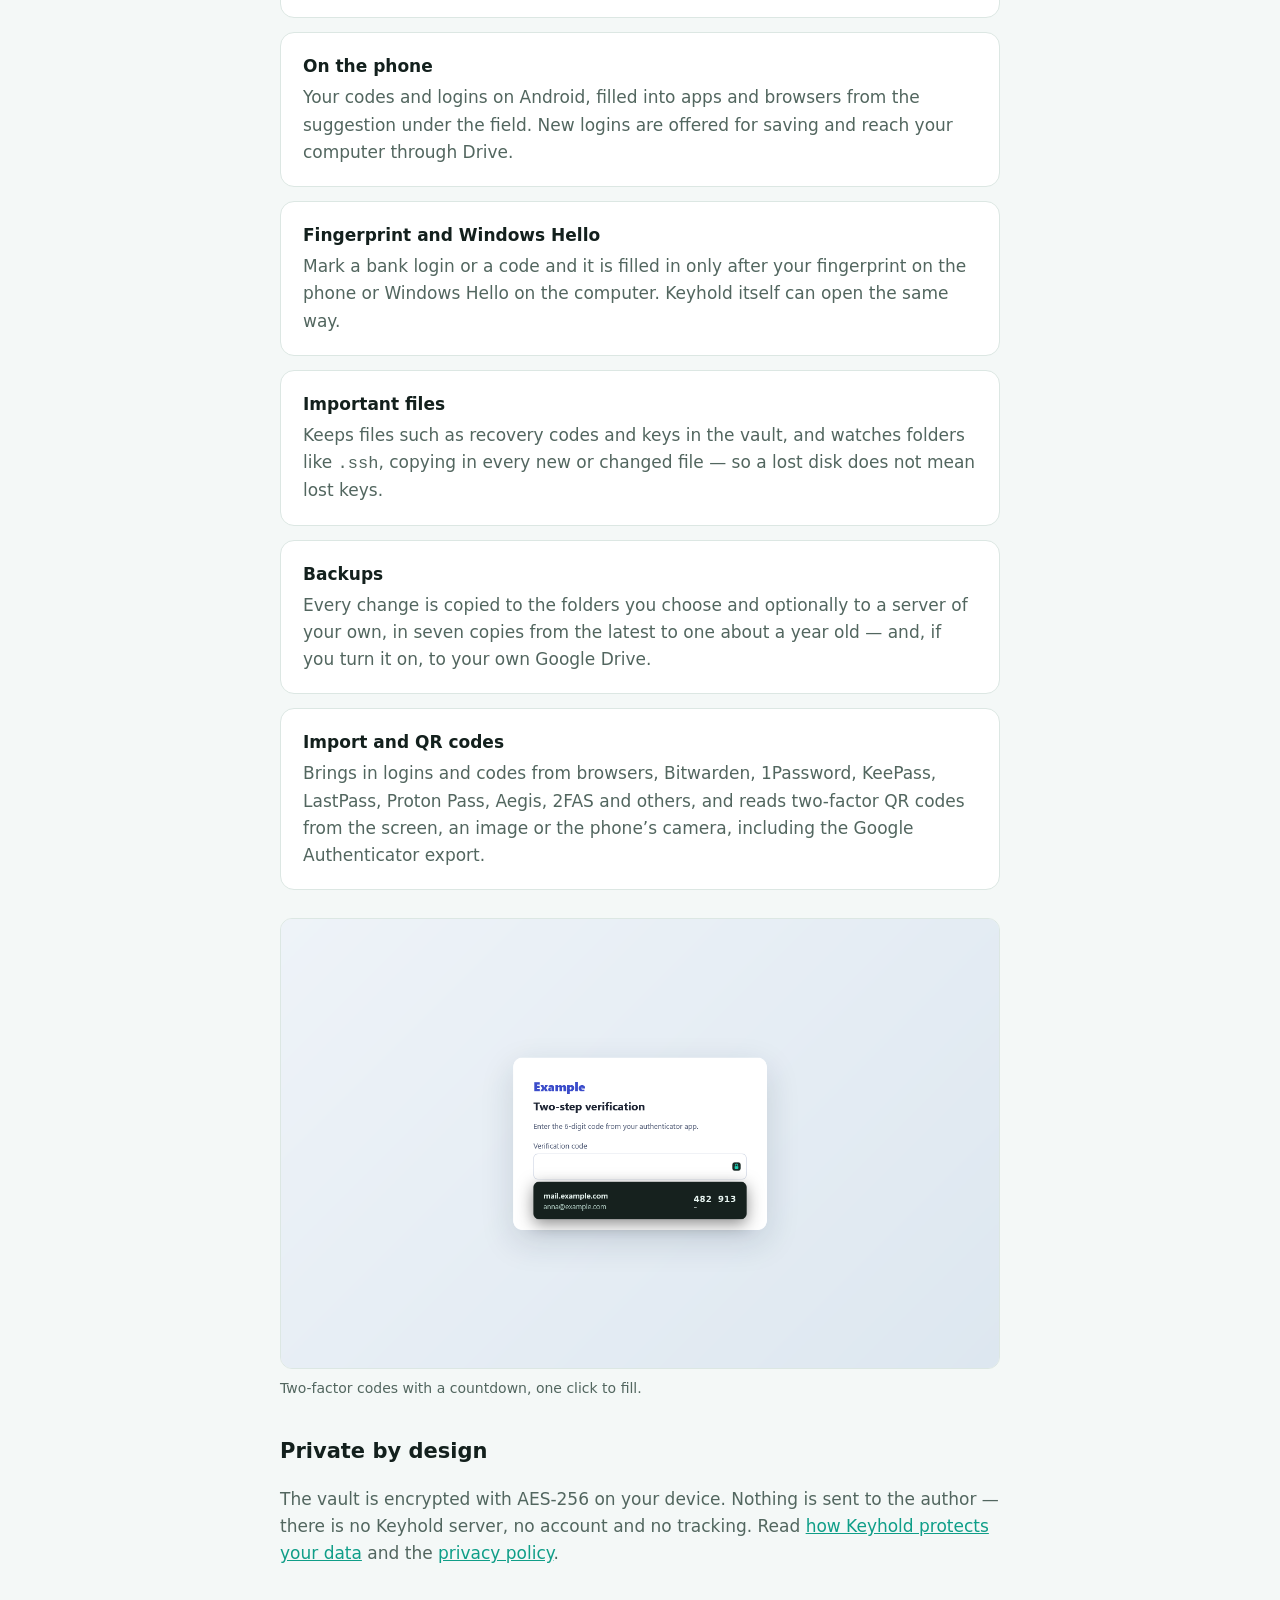
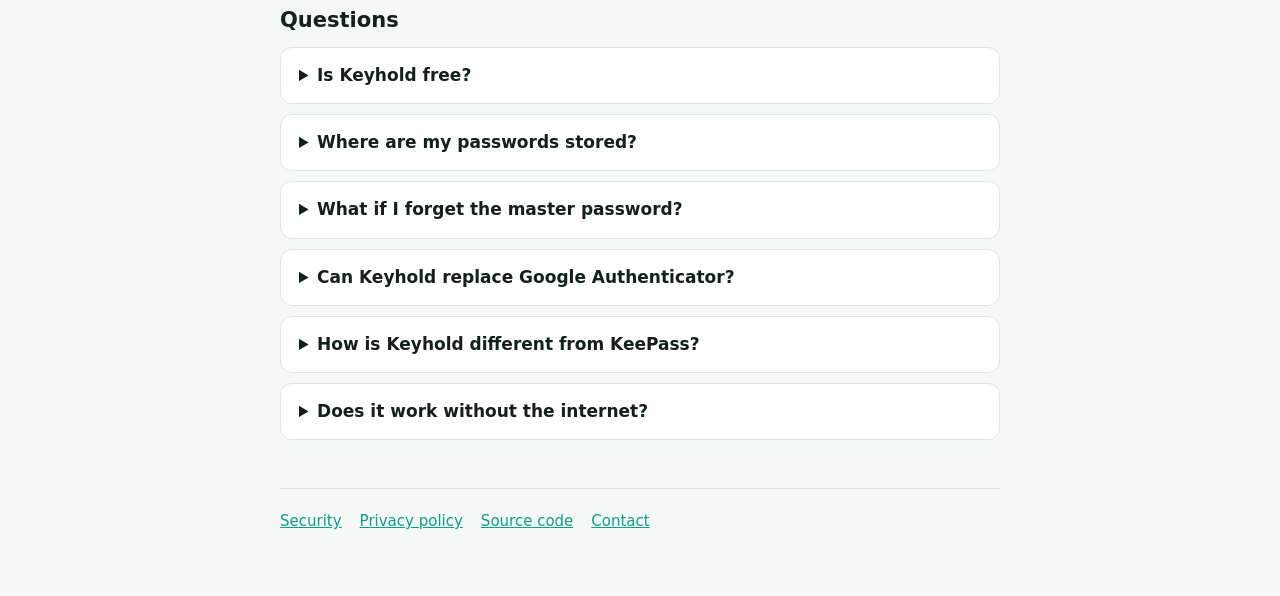
==== commit 427a8fdf: "Keyhold: Google Play link" ====
--- a/keyhold/index.html
+++ b/keyhold/index.html
@@ -60,9 +60,9 @@
 
 <div class="buttons">
 <a class="btn" href="https://github.com/Galusz/keyhold/releases/latest">Download for Windows</a>
-<a class="btn secondary" href="https://github.com/Galusz/keyhold/releases/latest">Download for Android (APK)</a>
+<a class="btn secondary" href="https://play.google.com/store/apps/details?id=pl.zkv.keyhold">Get it on Google Play</a>
 </div>
-<p class="small">Free and open source (MIT). The browser extension for Chrome, Edge and Firefox comes with the Windows download.</p>
+<p class="small">Free and open source (MIT). The browser extension for Chrome, Edge and Firefox comes with the Windows download. Android without Google Play: the <a href="https://github.com/Galusz/keyhold/releases/latest">APK on GitHub</a> (it and the Play version cannot update each other).</p>
 
 <figure class="shot"><img src="screenshot-login.png" width="1280" height="800" alt="Keyhold's list of logins right under a sign-in field in the browser"><figcaption>Logins right under the field — pick one and it is filled in.</figcaption></figure>
 
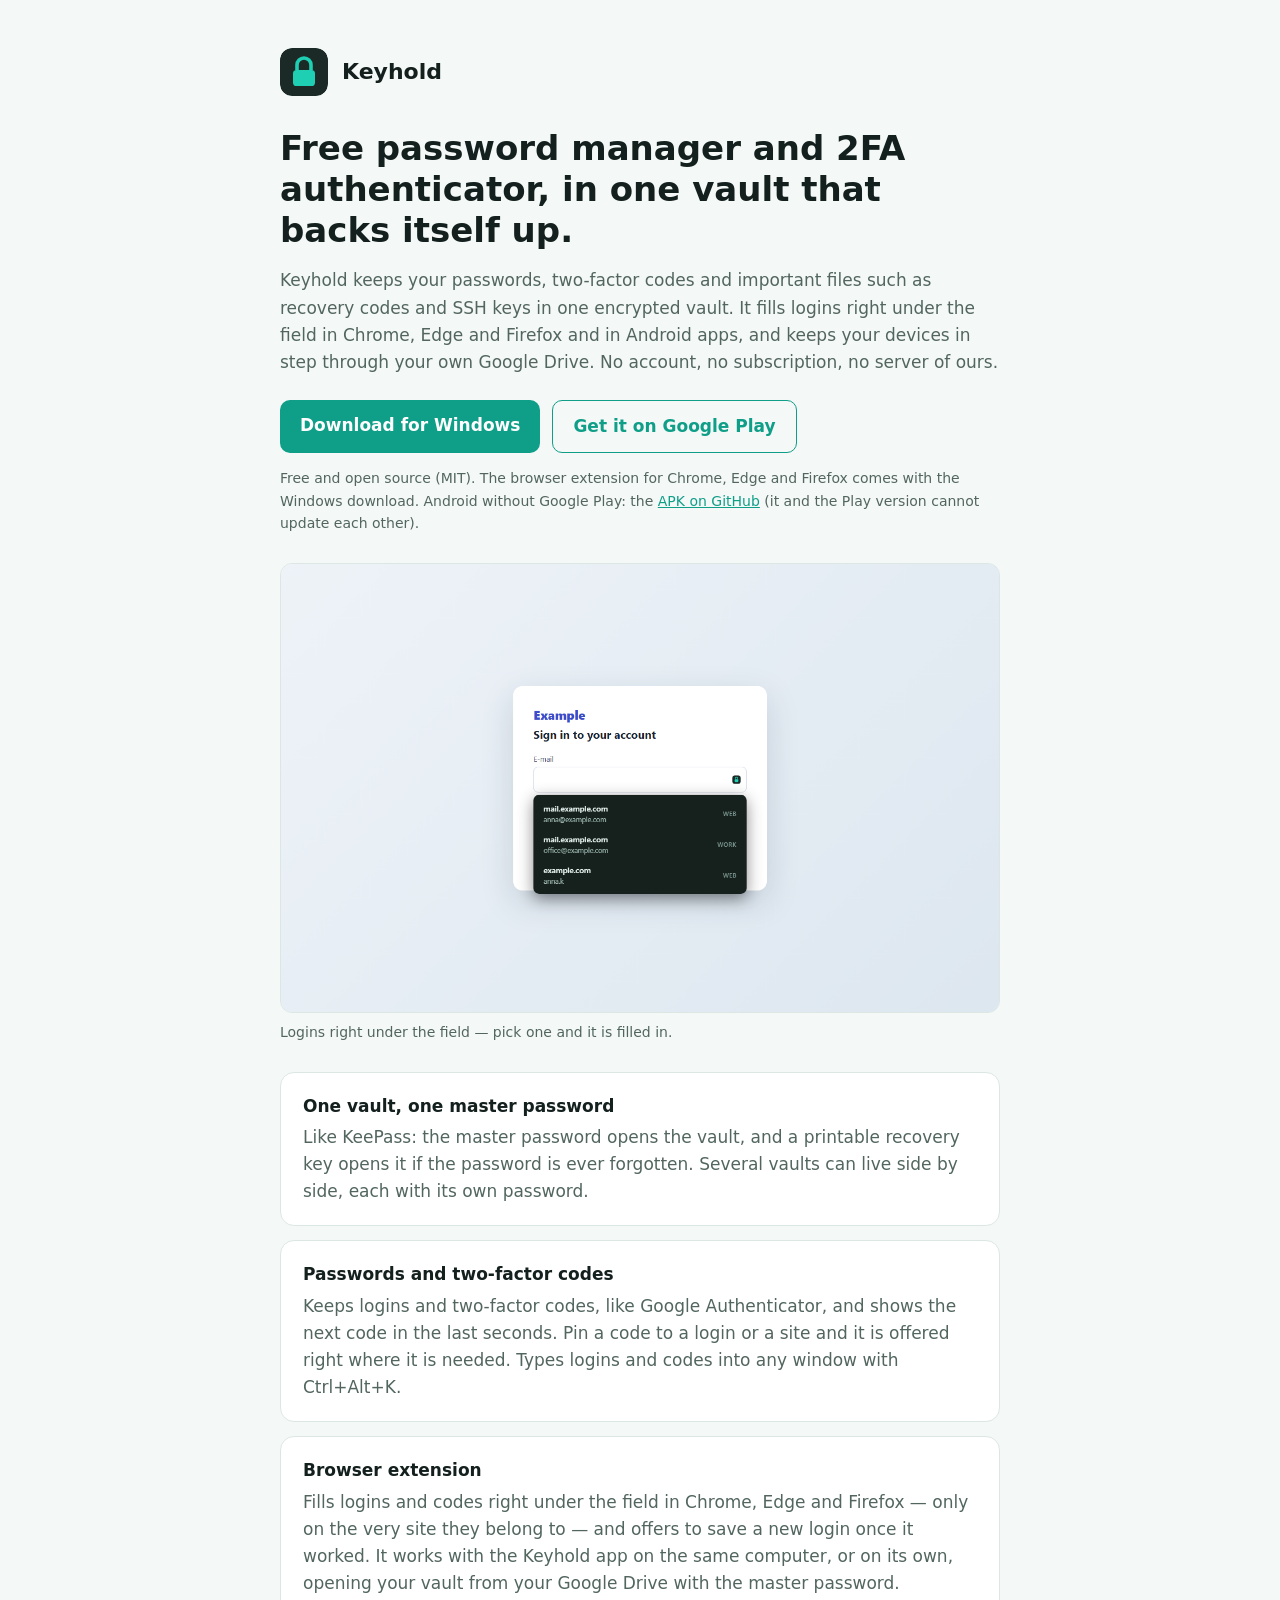
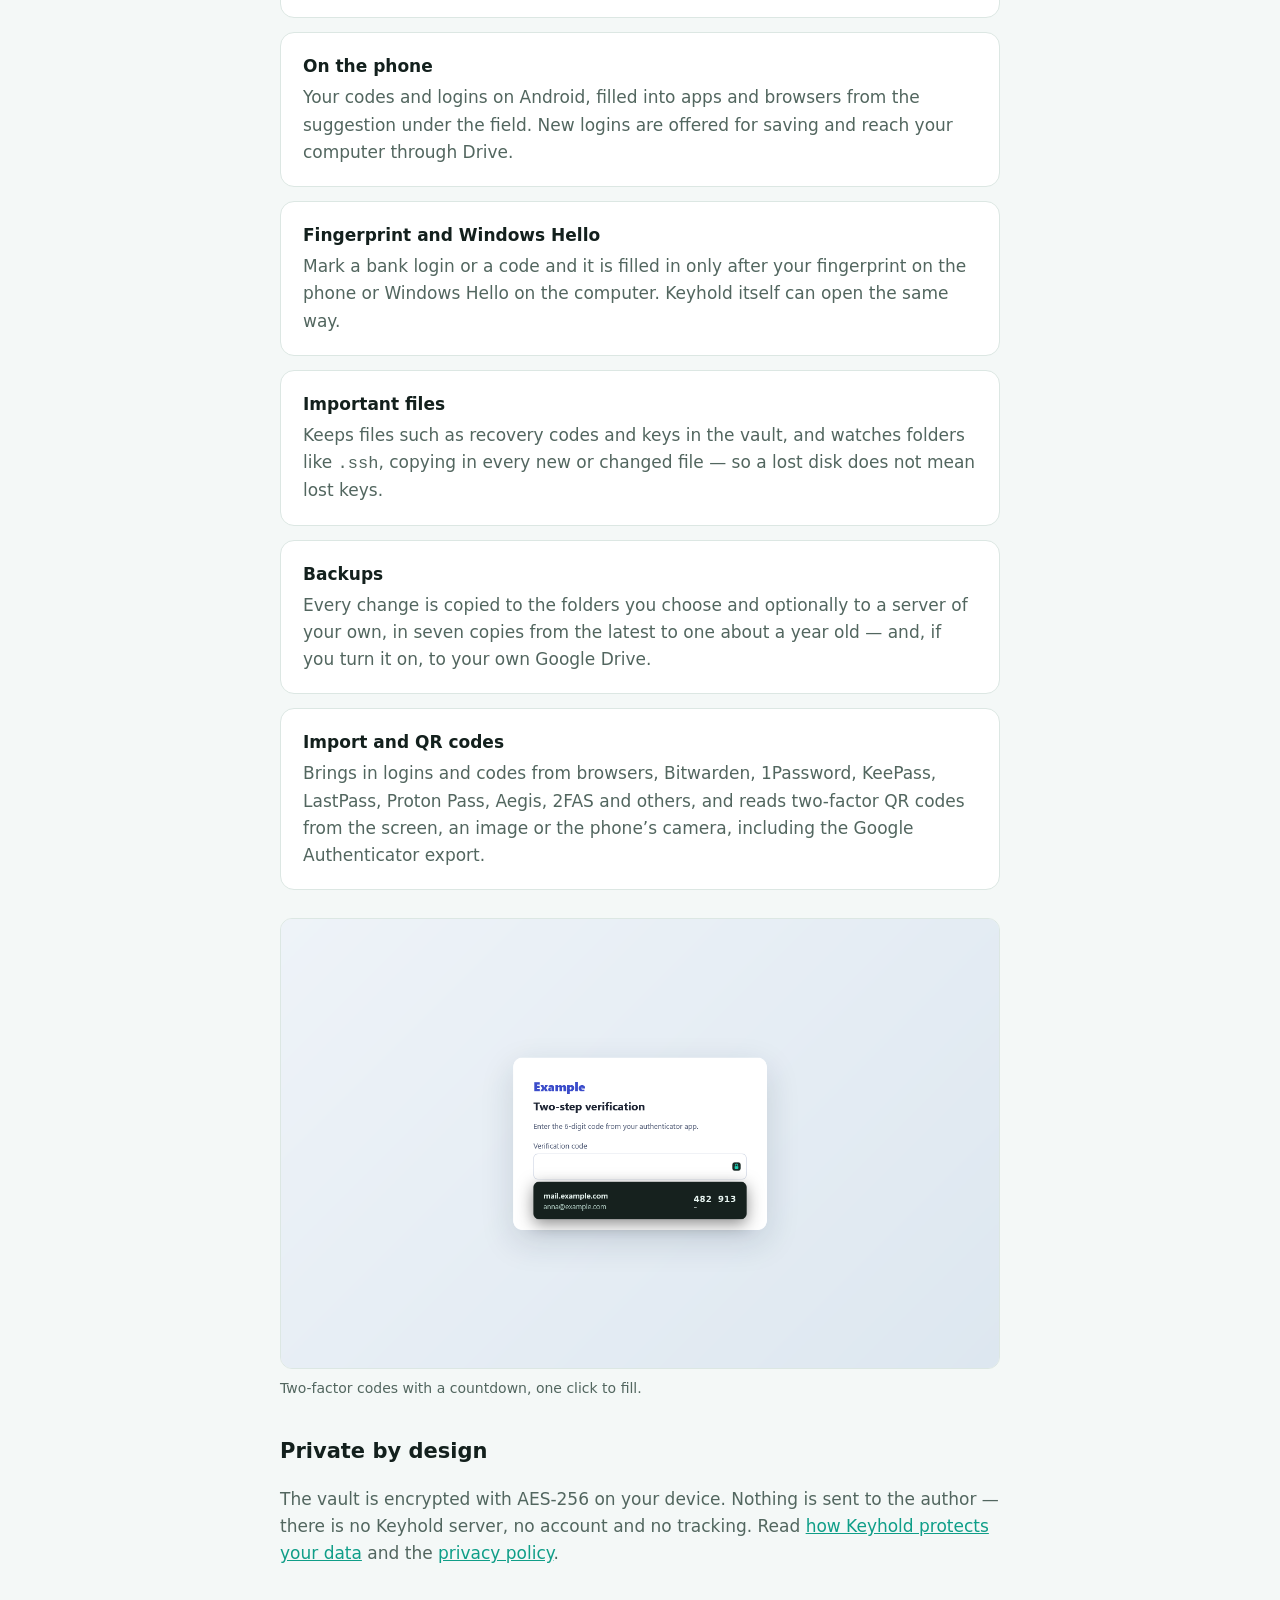
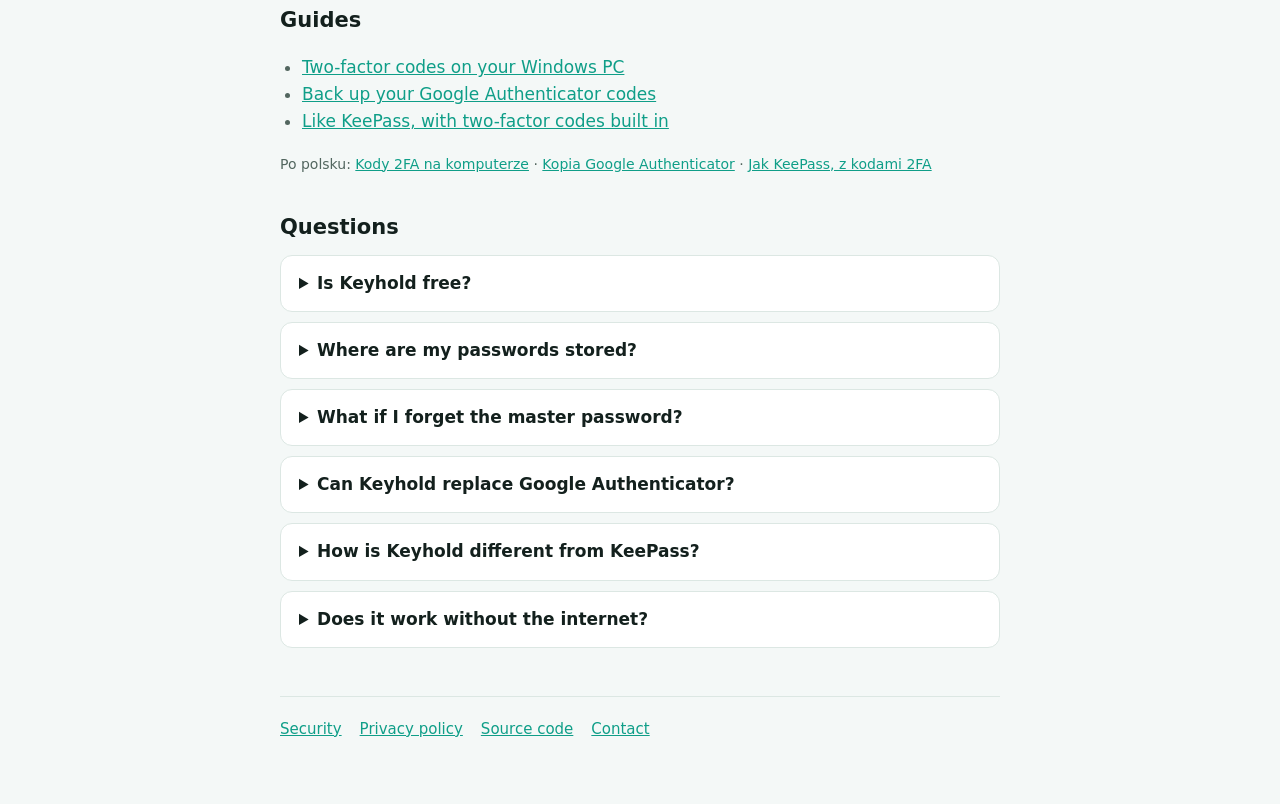
==== commit 5aa6ded1: "Keyhold: guides in English and Polish" ====
--- a/keyhold/index.html
+++ b/keyhold/index.html
@@ -25,7 +25,7 @@
   "name": "Keyhold",
   "applicationCategory": "SecurityApplication",
   "operatingSystem": "Windows 10, Windows 11, Android",
-  "softwareVersion": "1.2.0",
+  "softwareVersion": "1.2.1",
   "description": "Free, open-source password manager and two-factor authenticator in one encrypted vault, with a browser extension for Chrome, Edge and Firefox.",
   "url": "https://galusz.github.io/keyhold/",
   "downloadUrl": "https://github.com/Galusz/keyhold/releases/latest",
@@ -80,6 +80,14 @@
 <h2>Private by design</h2>
 <p>The vault is encrypted with AES-256 on your device. Nothing is sent to the author — there is no Keyhold server, no account and no tracking. Read <a href="security.html">how Keyhold protects your data</a> and the <a href="privacy.html">privacy policy</a>.</p>
 
+<h2>Guides</h2>
+<ul>
+<li><a href="2fa-codes-on-windows.html">Two-factor codes on your Windows PC</a></li>
+<li><a href="google-authenticator-backup.html">Back up your Google Authenticator codes</a></li>
+<li><a href="keepass-with-2fa.html">Like KeePass, with two-factor codes built in</a></li>
+</ul>
+<p class="small">Po polsku: <a href="pl/kody-2fa-na-komputerze.html" hreflang="pl">Kody 2FA na komputerze</a> · <a href="pl/kopia-google-authenticator.html" hreflang="pl">Kopia Google Authenticator</a> · <a href="pl/keepass-z-kodami-2fa.html" hreflang="pl">Jak KeePass, z kodami 2FA</a></p>
+
 <h2>Questions</h2>
 <details><summary>Is Keyhold free?</summary><p>Yes. Keyhold is free and open source under the MIT license, with no subscription, no ads and no account.</p></details>
 <details><summary>Where are my passwords stored?</summary><p>In one encrypted file on your own devices, and — if you turn it on — in your own Google Drive, already encrypted. There is no Keyhold server; nobody but you can open the vault.</p></details>
